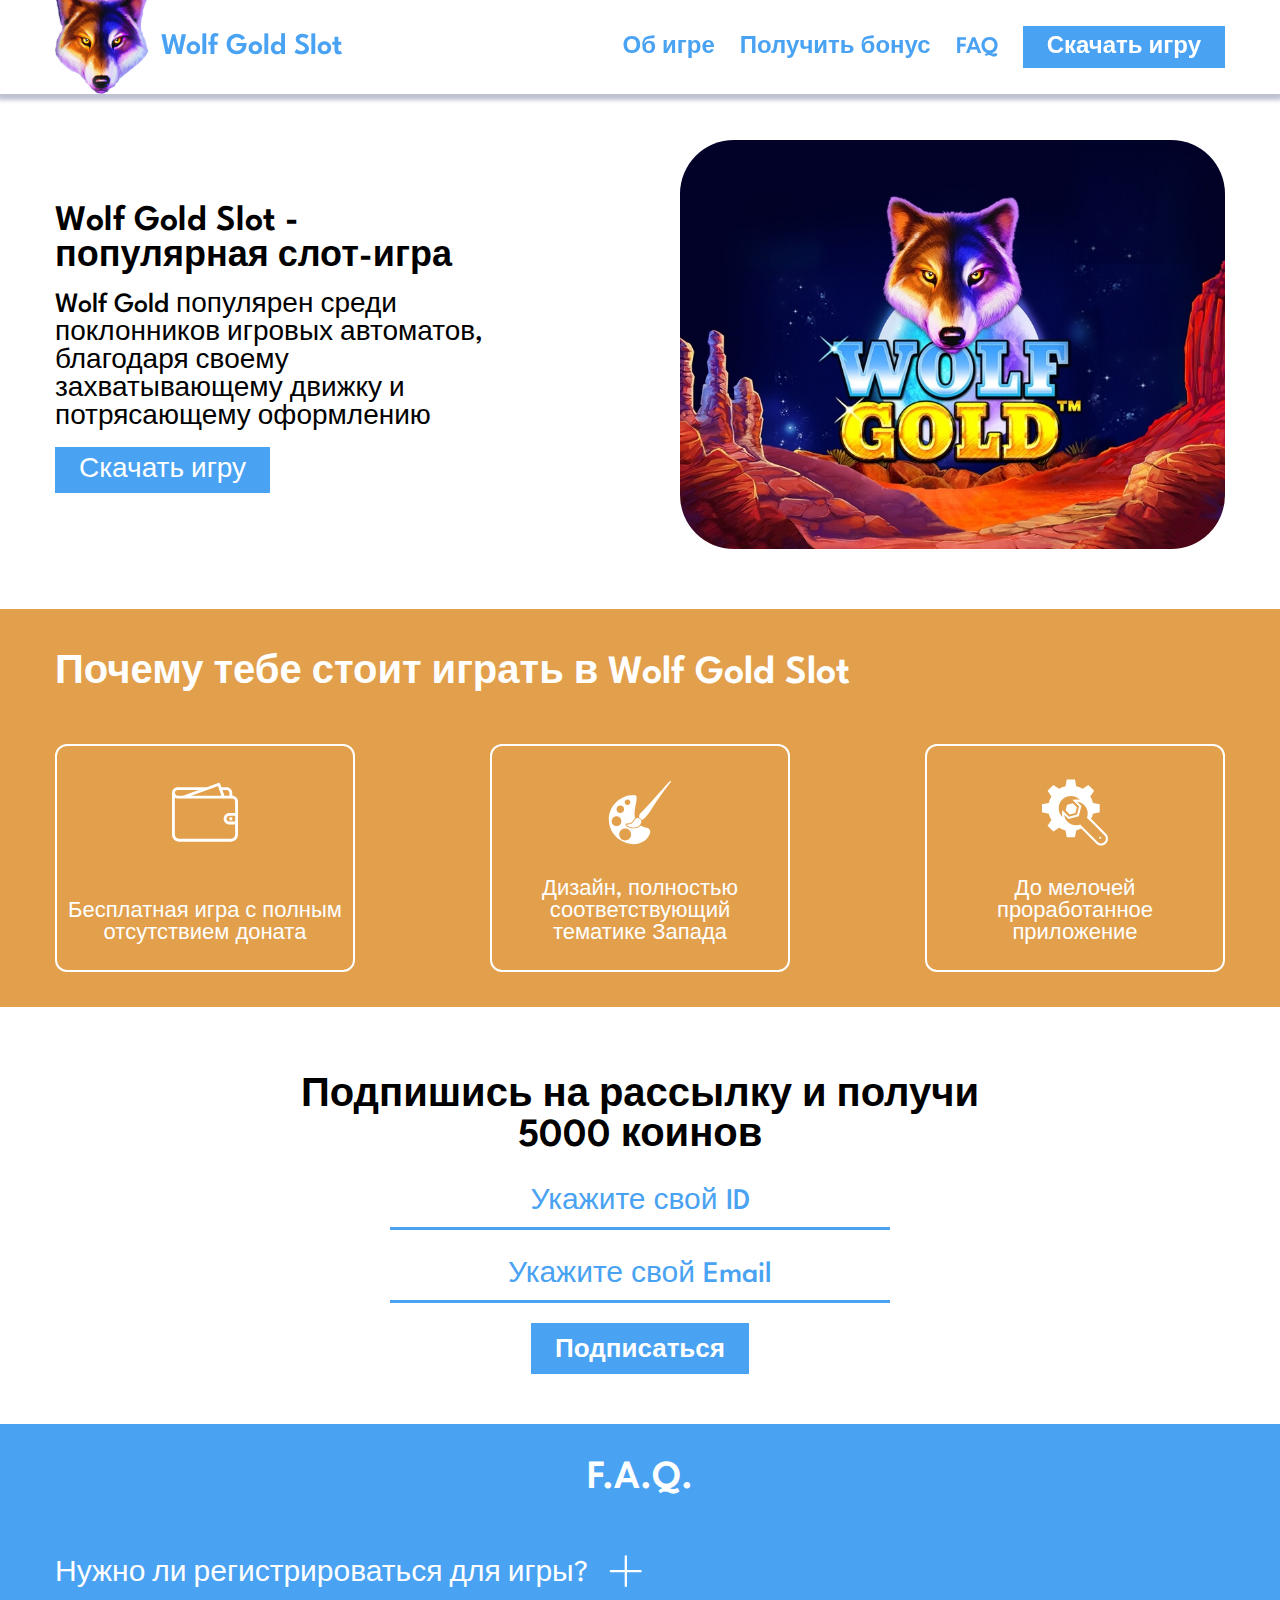
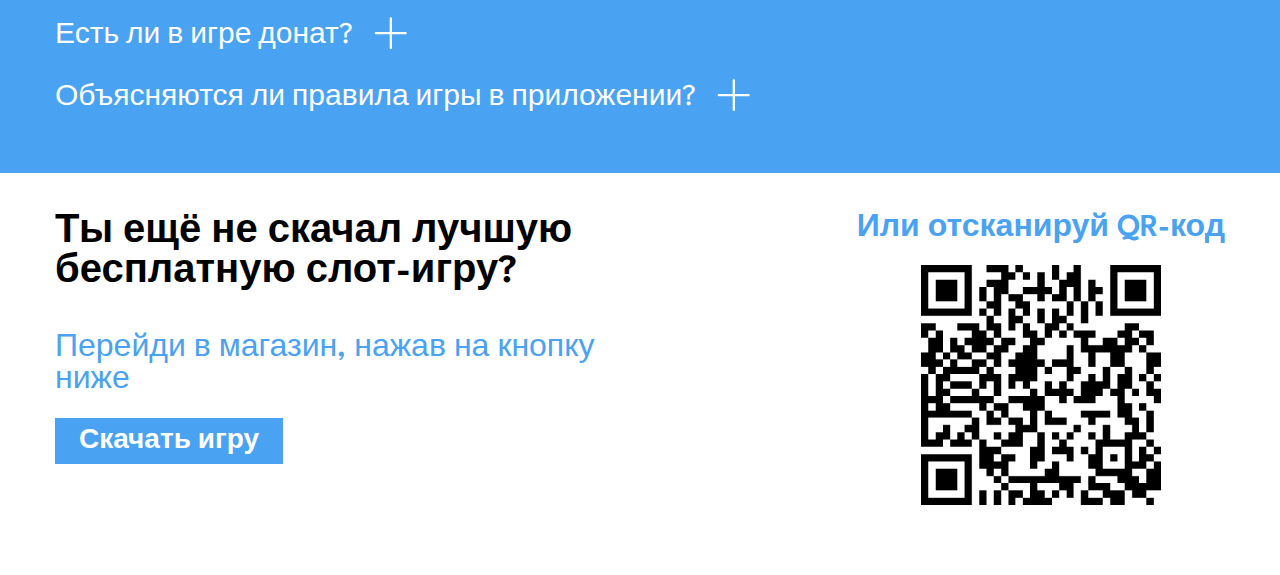
==== index.html @ 26940179 "Add files via upload" ====
<!doctype html>
<html lang="ry">
<head>
    <meta charset="UTF-8">
    <meta name="viewport"
          content="width=device-width, user-scalable=no, initial-scale=1.0, maximum-scale=1.0, minimum-scale=1.0">
    <meta http-equiv="X-UA-Compatible" content="ie=edge">
    <title>Wolf Gold Slot</title>
    <meta name="description" content="Wold Gold Slot - лучшая бесплатная слот игра">

    <link rel="preconnect" href="https://fonts.googleapis.com">
    <link rel="preconnect" href="https://fonts.gstatic.com" crossorigin>
    <link href="https://fonts.googleapis.com/css2?family=League+Spartan:wght@400;500;600&display=swap" rel="stylesheet">

    <link rel="stylesheet" href="styles/starter.css">
    <link rel="stylesheet" href="styles/style.css">

    <script src="scripts/script.js" defer></script>
</head>
<body>
<div class="wrapper">
    <header class="header">
        <div class="header__container">
            <a href="index.html" class="header__logo">
                <img src="img/logo.svg" alt="Логотип">
                <h5>Wolf Gold Slot</h5>
            </a>
            <nav class="header__nav nav">
                <ul class="nav__list">
                    <li class="nav__list-item"><a href="#" data-goto=".about">Об игре</a></li>
                    <li class="nav__list-item"><a href="#" data-goto=".bonus">Получить бонус</a></li>
                    <li class="nav__list-item"><a href="#" data-goto=".faq">FAQ</a></li>
                    <li class="nav__list-item"><a class="blue-btn" href="#" data-goto=".download">Скачать игру</a></li>
                </ul>
            </nav>
            <span class="burger"><span></span></span>
        </div>
    </header>
    <main class="main">
        <section class="about">
            <div class="about__container">
                <div class="about__text">
                    <h1 class="about__text-title">Wolf Gold Slot - популярная слот-игра</h1>
                    <p class="about__text-description">Wolf Gold популярен среди поклонников игровых автоматов,
                        благодаря своему захватывающему движку и потрясающему оформлению</p>
                    <a href="#" class="about__text-btn blue-btn" data-goto=".download">Скачать игру</a>
                </div>
                <img src="img/about/about.jpg" alt="Иллюстрация игры" class="about__img">
            </div>
        </section>
        <section class="advantages">
            <div class="advantages__container">
                <h2 class="advantages__title">Почему тебе стоит играть в Wolf Gold Slot</h2>
                <div class="advantages__cards">
                    <div class="advantages__cards-item advantages-card">
                        <img src="img/advantages/wallet.svg" alt="Отсутствие доната" class="advantages-card_img">
                        <h6 class="advantages-card_title">Бесплатная игра с полным отсутствием доната</h6>
                    </div>
                    <div class="advantages__cards-item advantages-card">
                        <img src="img/advantages/paint.svg" alt="Дизайн" class="advantages-card_img">
                        <h6 class="advantages-card_title">Дизайн, полностью соответствующий тематике Запада</h6>
                    </div>
                    <div class="advantages__cards-item advantages-card">
                        <img src="img/advantages/technology.svg" alt="Приложение" class="advantages-card_img">
                        <h6 class="advantages-card_title">До мелочей проработанное приложение</h6>
                    </div>
                </div>
            </div>
        </section>
        <section class="bonus">
            <div class="bonus__container">
                <h2 class="bonus__title">Подпишись на рассылку и получи 5000 коинов</h2>
                <form action="javascript:void(0);" class="bonus__form">
                    <input type="text" class="bonus__form-input" placeholder="Укажите свой ID" required>
                    <input type="email" class="bonus__form-input" placeholder="Укажите свой Email" required>
                    <button class="bonus__form-btn blue-btn">Подписаться</button>
                </form>
            </div>
        </section>
        <section class="faq">
            <div class="faq__container">
                <h2 class="faq__title">F.A.Q.</h2>
                <ul class="faq__program-accordion accordion">
                    <li class="faq__program-accordion_item accordion__item">
                        <h6 class="accordion__item-title accordion-open">Нужно ли регистрироваться для игры?
                            <svg width="50" height="50" viewBox="0 0 50 50" fill="none"
                                 xmlns="http://www.w3.org/2000/svg">
                                <g id="clarity:close-line" clip-path="url(#clip0_77_4379)">
                                    <path id="Vector"
                                          d="M26.9592 25L38.4731 13.4861C38.7006 13.2204 38.8195 12.8786 38.806 12.5291C38.7925 12.1795 38.6476 11.8479 38.4003 11.6006C38.1529 11.3532 37.8213 11.2083 37.4718 11.1948C37.1222 11.1813 36.7805 11.3002 36.5148 11.5278L25.0009 23.0416L13.487 11.5139C13.2255 11.2523 12.8707 11.1054 12.5009 11.1054C12.131 11.1054 11.7763 11.2523 11.5148 11.5139C11.2532 11.7754 11.1063 12.1301 11.1063 12.5C11.1063 12.8698 11.2532 13.2246 11.5148 13.4861L23.0426 25L11.5148 36.5139C11.3694 36.6384 11.2513 36.7916 11.1679 36.9639C11.0846 37.1362 11.0377 37.3239 11.0303 37.5152C11.0229 37.7065 11.0552 37.8972 11.125 38.0754C11.1948 38.2537 11.3007 38.4155 11.4361 38.5509C11.5714 38.6862 11.7333 38.7922 11.9115 38.862C12.0898 38.9318 12.2805 38.964 12.4718 38.9566C12.6631 38.9493 12.8508 38.9024 13.0231 38.819C13.1954 38.7357 13.3486 38.6176 13.4731 38.4722L25.0009 26.9583L36.5148 38.4722C36.7805 38.6997 37.1222 38.8186 37.4718 38.8051C37.8213 38.7916 38.1529 38.6467 38.4003 38.3994C38.6476 38.152 38.7925 37.8204 38.806 37.4709C38.8195 37.1213 38.7006 36.7796 38.4731 36.5139L26.9592 25Z"
                                          fill="white"/>
                                </g>
                                <defs>
                                    <clipPath id="clip0_77_4379">
                                        <rect width="50" height="50" fill="white"/>
                                    </clipPath>
                                </defs>
                            </svg>
                        </h6>
                        <div class="accordion__item-body drop-up-body">
                            <p>Нет, игра не требует никакой регистрации. Нужно лишь скачать игру и вы получите полный
                                доступ ко всему функционалу</p>
                        </div>
                    </li>
                    <li class="about__program-accordion_item accordion__item">
                        <h6 class="accordion__item-title accordion-open">Есть ли в игре донат?
                            <svg width="50" height="50" viewBox="0 0 50 50" fill="none"
                                 xmlns="http://www.w3.org/2000/svg">
                                <g id="clarity:close-line" clip-path="url(#clip0_77_4379)">
                                    <path id="Vector"
                                          d="M26.9592 25L38.4731 13.4861C38.7006 13.2204 38.8195 12.8786 38.806 12.5291C38.7925 12.1795 38.6476 11.8479 38.4003 11.6006C38.1529 11.3532 37.8213 11.2083 37.4718 11.1948C37.1222 11.1813 36.7805 11.3002 36.5148 11.5278L25.0009 23.0416L13.487 11.5139C13.2255 11.2523 12.8707 11.1054 12.5009 11.1054C12.131 11.1054 11.7763 11.2523 11.5148 11.5139C11.2532 11.7754 11.1063 12.1301 11.1063 12.5C11.1063 12.8698 11.2532 13.2246 11.5148 13.4861L23.0426 25L11.5148 36.5139C11.3694 36.6384 11.2513 36.7916 11.1679 36.9639C11.0846 37.1362 11.0377 37.3239 11.0303 37.5152C11.0229 37.7065 11.0552 37.8972 11.125 38.0754C11.1948 38.2537 11.3007 38.4155 11.4361 38.5509C11.5714 38.6862 11.7333 38.7922 11.9115 38.862C12.0898 38.9318 12.2805 38.964 12.4718 38.9566C12.6631 38.9493 12.8508 38.9024 13.0231 38.819C13.1954 38.7357 13.3486 38.6176 13.4731 38.4722L25.0009 26.9583L36.5148 38.4722C36.7805 38.6997 37.1222 38.8186 37.4718 38.8051C37.8213 38.7916 38.1529 38.6467 38.4003 38.3994C38.6476 38.152 38.7925 37.8204 38.806 37.4709C38.8195 37.1213 38.7006 36.7796 38.4731 36.5139L26.9592 25Z"
                                          fill="white"/>
                                </g>
                                <defs>
                                    <clipPath id="clip0_77_4379">
                                        <rect width="50" height="50" fill="white"/>
                                    </clipPath>
                                </defs>
                            </svg>
                        </h6>
                        <div class="accordion__item-body drop-up-body">
                            <p>Нет, игра абсолютно бесплатная и не предполагает доната. Чтобы получить коины, вы можете
                                посмотреть рекламное видео.</p>
                        </div>
                    </li>
                    <li class="about__program-accordion_item accordion__item">
                        <h6 class="accordion__item-title accordion-open">Объясняются ли правила игры в приложении?
                            <svg width="50" height="50" viewBox="0 0 50 50" fill="none"
                                 xmlns="http://www.w3.org/2000/svg">
                                <g id="clarity:close-line" clip-path="url(#clip0_77_4379)">
                                    <path id="Vector"
                                          d="M26.9592 25L38.4731 13.4861C38.7006 13.2204 38.8195 12.8786 38.806 12.5291C38.7925 12.1795 38.6476 11.8479 38.4003 11.6006C38.1529 11.3532 37.8213 11.2083 37.4718 11.1948C37.1222 11.1813 36.7805 11.3002 36.5148 11.5278L25.0009 23.0416L13.487 11.5139C13.2255 11.2523 12.8707 11.1054 12.5009 11.1054C12.131 11.1054 11.7763 11.2523 11.5148 11.5139C11.2532 11.7754 11.1063 12.1301 11.1063 12.5C11.1063 12.8698 11.2532 13.2246 11.5148 13.4861L23.0426 25L11.5148 36.5139C11.3694 36.6384 11.2513 36.7916 11.1679 36.9639C11.0846 37.1362 11.0377 37.3239 11.0303 37.5152C11.0229 37.7065 11.0552 37.8972 11.125 38.0754C11.1948 38.2537 11.3007 38.4155 11.4361 38.5509C11.5714 38.6862 11.7333 38.7922 11.9115 38.862C12.0898 38.9318 12.2805 38.964 12.4718 38.9566C12.6631 38.9493 12.8508 38.9024 13.0231 38.819C13.1954 38.7357 13.3486 38.6176 13.4731 38.4722L25.0009 26.9583L36.5148 38.4722C36.7805 38.6997 37.1222 38.8186 37.4718 38.8051C37.8213 38.7916 38.1529 38.6467 38.4003 38.3994C38.6476 38.152 38.7925 37.8204 38.806 37.4709C38.8195 37.1213 38.7006 36.7796 38.4731 36.5139L26.9592 25Z"
                                          fill="white"/>
                                </g>
                                <defs>
                                    <clipPath id="clip0_77_4379">
                                        <rect width="50" height="50" fill="white"/>
                                    </clipPath>
                                </defs>
                            </svg>
                        </h6>
                        <div class="accordion__item-body drop-up-body">
                            <p>Да, в приложении есть специальный раздел, в котором доступно объясняются правила игры,
                                понятным для новичков языком</p>
                        </div>
                    </li>
                </ul>
            </div>
        </section>
        <section class="download">
            <div class="download__container">
                <div class="download__left">
                    <h2 class="download__left-title">Ты ещё не скачал лучшую бесплатную слот-игру?</h2>
                    <h3 class="download__left-subtitle">Перейди в магазин, нажав на кнопку ниже</h3>
                    <a target="_blank" href="https://play.google.com/store/apps/details?id=gold.wolf.slot"
                       class="download__left-btn blue-btn">Скачать игру</a>
                </div>
                <div class="download__right">
                    <h4 class="download__right-title">Или отсканируй QR-код</h4>
                    <img src="img/download/qr-code.png" alt="QR-код" class="download__right-img">
                </div>
            </div>
        </section>
    </main>

    <div class="popup popup-success">
        <div class="popup__container">
            <div class="popup__content">
                <h3 class="popup__title">Спасибо за подписку!</h3>
                <p class="popup__text">Коины зачислятся на аккаунт, ID которого было указано, в течении 3 дней</p>
                <button class="popup__btn blue-btn popup-close">OK</button>
            </div>
        </div>
        <div class="popup-background popup-close"></div>
    </div>
</div>
</body>
</html>
---- styles/starter.css ----
* {
  padding: 0;
  margin: 0;
  border: 0;
  -webkit-tap-highlight-color: rgba(0, 0, 0, 0);
  -webkit-tap-highlight-color: transparent;
}

*,
*:before,
*:after {
  -webkit-box-sizing: border-box;
  box-sizing: border-box;
}

:focus,
:active {
  outline: none;
}

a:focus,
a:active {
  outline: none;
}

nav,
footer,
header,
aside {
  display: block;
}

html,
body {
  height: 100%;
  width: 100%;
  font-size: 100%;
  line-height: 1;
  font-size: 14px;
  -ms-text-size-adjust: 100%;
  -moz-text-size-adjust: 100%;
  -webkit-text-size-adjust: 100%;
}

input,
button,
textarea {
  font-family: inherit;
}

input::-ms-clear {
  display: none;
}

button {
  cursor: pointer;
}

button::-moz-focus-inner {
  padding: 0;
  border: 0;
}

a,
a:visited {
  text-decoration: none;
}

a:hover {
  text-decoration: none;
}

ul li {
  list-style: none;
}

img {
  vertical-align: top;
}

h1,
h2,
h3,
h4,
h5,
h6 {
  font-size: inherit;
  font-weight: inherit;
}

[class*=__container] {
  max-width: 1200px;
  margin: 0 auto;
  padding: 0 15px;
}

/*PC*/
/*TABLET*/
/*MOBILE*/
/*MOBILE SMALL*/
body {
  font-family: "League Spartan", sans-serif;
  font-size: 16px;
  color: #000;
}
body.lock {
  overflow: hidden;
}

.wrapper {
  display: flex;
  overflow-x: hidden;
  flex-direction: column;
  min-height: 100%;
}

.main {
  flex: 1 1 auto;
}

/*# sourceMappingURL=starter.css.map */
---- styles/style.css ----
.blue-btn {
  padding: 10px 24px;
  background-color: #49A2F2;
  cursor: pointer;
  color: #fff !important;
  transition: background-color 0.3s ease-in-out !important;
}
.blue-btn:hover {
  background-color: #E2A04C;
  color: #fff !important;
}

.accordion__item:not(:last-child) {
  margin-bottom: 12px;
}
.accordion__item-title {
  display: flex;
  align-items: center;
  gap: 10px;
  font-size: 30px;
  font-weight: 400;
  color: #fff;
  cursor: pointer;
  transition: color 0.3s ease-in-out;
}
.accordion__item-title svg {
  transform: rotateZ(45deg);
  padding-bottom: 8px;
  transition: transform 0.3s ease-in-out;
}
.accordion__item-title svg path {
  transition: fill 0.3s ease-in-out;
}
.accordion__item-title:hover {
  color: #E2A04C;
}
.accordion__item-title:hover svg path {
  fill: #E2A04C;
}
.accordion__item-title.active svg {
  transform: rotateZ(90deg);
}
.accordion__item-body {
  padding-left: 30px;
}
.accordion__item-body p {
  font-size: 24px;
  font-weight: 500;
  color: #fff;
}

.drop-up-body {
  display: flex;
  flex-direction: column;
  transition: max-height 1s;
  transition: max-height 0.4s cubic-bezier(0, 1, 0, 1);
  max-height: 0;
  overflow: hidden;
}

.accordion-open.active + .drop-up-body {
  transition: max-height 0.5s;
  max-height: 3000px;
}

.header {
  position: fixed;
  top: 0;
  left: 0;
  right: 0;
  background-color: #fff;
  box-shadow: 0 4px 4px 2px rgba(2, 7, 73, 0.25);
}
.header .burger {
  display: none;
}
.header__container {
  display: flex;
  justify-content: space-between;
  align-items: center;
}
.header__logo {
  display: flex;
  align-items: center;
  gap: 12px;
}
.header__logo h5 {
  font-size: 30px;
  font-weight: 600;
  color: #49A2F2;
  transition: color 0.3s ease-in-out;
}
.header__logo:hover h5 {
  color: #E2A04C;
}
.header .nav__list {
  display: flex;
  gap: 25px;
  align-items: center;
}
.header .nav__list-item {
  font-size: 24px;
  font-weight: 600;
}
.header .nav__list-item a {
  color: #49A2F2;
  transition: color 0.3s ease-in-out;
}
.header .nav__list-item:hover a {
  color: #E2A04C;
}

.about {
  padding: 140px 0 60px;
}
.about__container {
  display: flex;
  gap: 25px;
  align-items: center;
  justify-content: space-between;
}
.about__text {
  max-width: 465px;
}
.about__text-title {
  font-weight: 600;
  font-size: 36px;
  margin-bottom: 15px;
}
.about__text-description {
  font-size: 28px;
  font-weight: 500;
  margin-bottom: 25px;
}
.about__text-btn {
  font-size: 28px;
}
.about__img {
  max-width: 545px;
  border-radius: 54px;
}

.advantages {
  padding: 45px 0 35px;
  background-color: #E2A04C;
}
.advantages__title {
  color: #fff;
  font-size: 40px;
  font-weight: 600;
  margin-bottom: 50px;
}
.advantages__cards {
  display: flex;
  justify-content: space-between;
  flex-wrap: wrap;
  gap: 20px;
}
.advantages-card {
  display: flex;
  flex-direction: column;
  max-width: 300px;
  text-align: center;
  color: #fff;
  border-radius: 12px;
  border: 2px solid #FFF;
  height: auto;
}
.advantages-card_img {
  height: 133px;
}
.advantages-card_title {
  padding: 0 10px 25px;
  font-size: 22px;
  font-weight: 500;
  margin-top: auto;
}

.bonus {
  padding: 70px 0 50px;
}
.bonus__title {
  text-align: center;
  max-width: 780px;
  font-size: 40px;
  font-weight: 600;
  margin: 0 auto 20px;
}
.bonus__form {
  display: flex;
  flex-direction: column;
  align-items: center;
  max-width: 500px;
  margin: 0 auto;
}
.bonus__form-input {
  text-align: center;
  padding: 11px 20px;
  width: 100%;
  font-size: 30px;
  font-weight: 500;
  color: #49A2F2;
  border-bottom: 3px solid #49A2F2;
  transition: border-color 0.3s ease-in-out, color 0.3s ease-in-out;
}
.bonus__form-input:not(:last-child) {
  margin-bottom: 20px;
}
.bonus__form-input::placeholder {
  color: #49A2F2;
  transition: color 0.3s ease-in-out;
}
.bonus__form-input:hover {
  border-color: #3374a8;
}
.bonus__form-input:hover::placeholder {
  color: #3374a8;
}
.bonus__form-input:focus {
  color: #E2A04C;
  border-color: #E2A04C;
}
.bonus__form-input:focus::placeholder {
  color: #E2A04C;
}
.bonus__form-btn {
  font-size: 26px;
  font-weight: 600;
}

.faq {
  padding: 35px 0 50px;
  background-color: #49A2F2;
}
.faq__title {
  font-size: 40px;
  font-weight: 600;
  text-align: center;
  color: #fff;
  margin-bottom: 50px;
}

.download {
  padding: 40px 0 70px;
}
.download__container {
  display: flex;
  justify-content: space-between;
  gap: 30px;
}
.download__left {
  max-width: 600px;
}
.download__left-title {
  font-size: 40px;
  font-weight: 600;
  margin-bottom: 40px;
}
.download__left-subtitle {
  font-size: 32px;
  color: #49A2F2;
  font-weight: 500;
  margin-bottom: 30px;
}
.download__left-btn {
  font-size: 28px;
  font-weight: 600;
}
.download__right {
  display: flex;
  flex-direction: column;
  align-items: center;
}
.download__right-title {
  font-size: 32px;
  font-weight: 600;
  color: #49A2F2;
  margin-bottom: 20px;
}
.download__right-img {
  max-width: 240px;
}

.popup {
  position: fixed;
  top: 0;
  bottom: 0;
  right: 0;
  left: 0;
  height: 100vh;
  width: 100vw;
  z-index: 100;
  pointer-events: none;
  opacity: 0;
  transition: opacity 0.2s ease-in-out;
}
.popup.active {
  opacity: 1;
  pointer-events: all;
}
.popup-background {
  width: 100vw;
  height: 100vh;
  background-color: rgba(93, 93, 93, 0.55);
  position: absolute;
  top: 0;
  bottom: 0;
  right: 0;
  left: 0;
}
.popup__container {
  display: flex;
  align-items: center;
  justify-content: center;
  height: 100%;
}
.popup__content {
  padding: 30px;
  background-color: #fff;
  position: relative;
  z-index: 2;
  display: flex;
  flex-direction: column;
  align-items: center;
  text-align: center;
}
.popup__title {
  font-size: 26px;
  font-weight: 600;
  margin-bottom: 10px;
}
.popup__text {
  font-size: 22px;
  max-width: 450px;
  margin-bottom: 15px;
}
.popup__btn {
  font-size: 22px;
  font-weight: 600;
}

@media (max-width: 1044.98px) {
  .about__container {
    flex-direction: column;
  }
  .about__text {
    max-width: 100%;
  }
  .advantages__cards {
    justify-content: center;
  }
}
@media (max-width: 924.98px) {
  .header__logo img {
    max-height: 66px;
  }
  .header__logo h5 {
    font-size: 22px;
  }
  .header span.burger {
    display: block;
    position: relative;
    width: 20px;
    height: 14px;
    margin-right: 4px;
    z-index: 50;
  }
  .header span.burger span, .header span.burger::after, .header span.burger::before {
    content: "";
    position: absolute;
    left: 0;
    height: 2px;
    width: 20px;
    background-color: #49A2F2;
    transition: background-color 0.3s ease-in-out;
  }
  .header span.burger span {
    top: 6px;
  }
  .header span.burger::after {
    bottom: 0;
  }
  .header span.burger.active span {
    opacity: 0;
    background-color: #fff;
  }
  .header span.burger.active::before {
    transform: translateY(6px) rotateZ(-45deg);
    background-color: #fff;
  }
  .header span.burger.active::after {
    transform: translateY(-6px) rotateZ(45deg);
    background-color: #fff;
  }
  .header__nav {
    position: fixed;
    height: 100vh;
    left: 0;
    right: 0;
    top: 0;
    background-color: rgba(93, 93, 93, 0.55);
    padding: 50px 20px;
    z-index: 50;
    opacity: 0;
    pointer-events: none;
    transition: opacity 0.2s ease-in-out;
  }
  .header__nav.active {
    opacity: 1;
    pointer-events: all;
  }
  .header__nav .nav__list {
    flex-direction: column;
    padding: 50px 20px;
    position: fixed;
    top: 0;
    left: 0;
    background-color: #fff;
    height: 100vh;
  }
}
@media (max-width: 809.98px) {
  .download__container {
    flex-direction: column;
  }
  .download__right {
    flex-direction: row;
    gap: 20px;
    flex-wrap: wrap;
    justify-content: center;
  }
  .download__right-title {
    max-width: 270px;
    text-align: center;
  }
  .accordion-open {
    font-size: 24px;
  }
  .drop-up-body p {
    font-size: 20px;
  }
}
@media (max-width: 559.98px) {
  h1, h2 {
    font-size: 32px !important;
  }
  .about__text-description {
    font-size: 24px;
  }
  input {
    font-size: 26px !important;
  }
}

/*# sourceMappingURL=style.css.map */
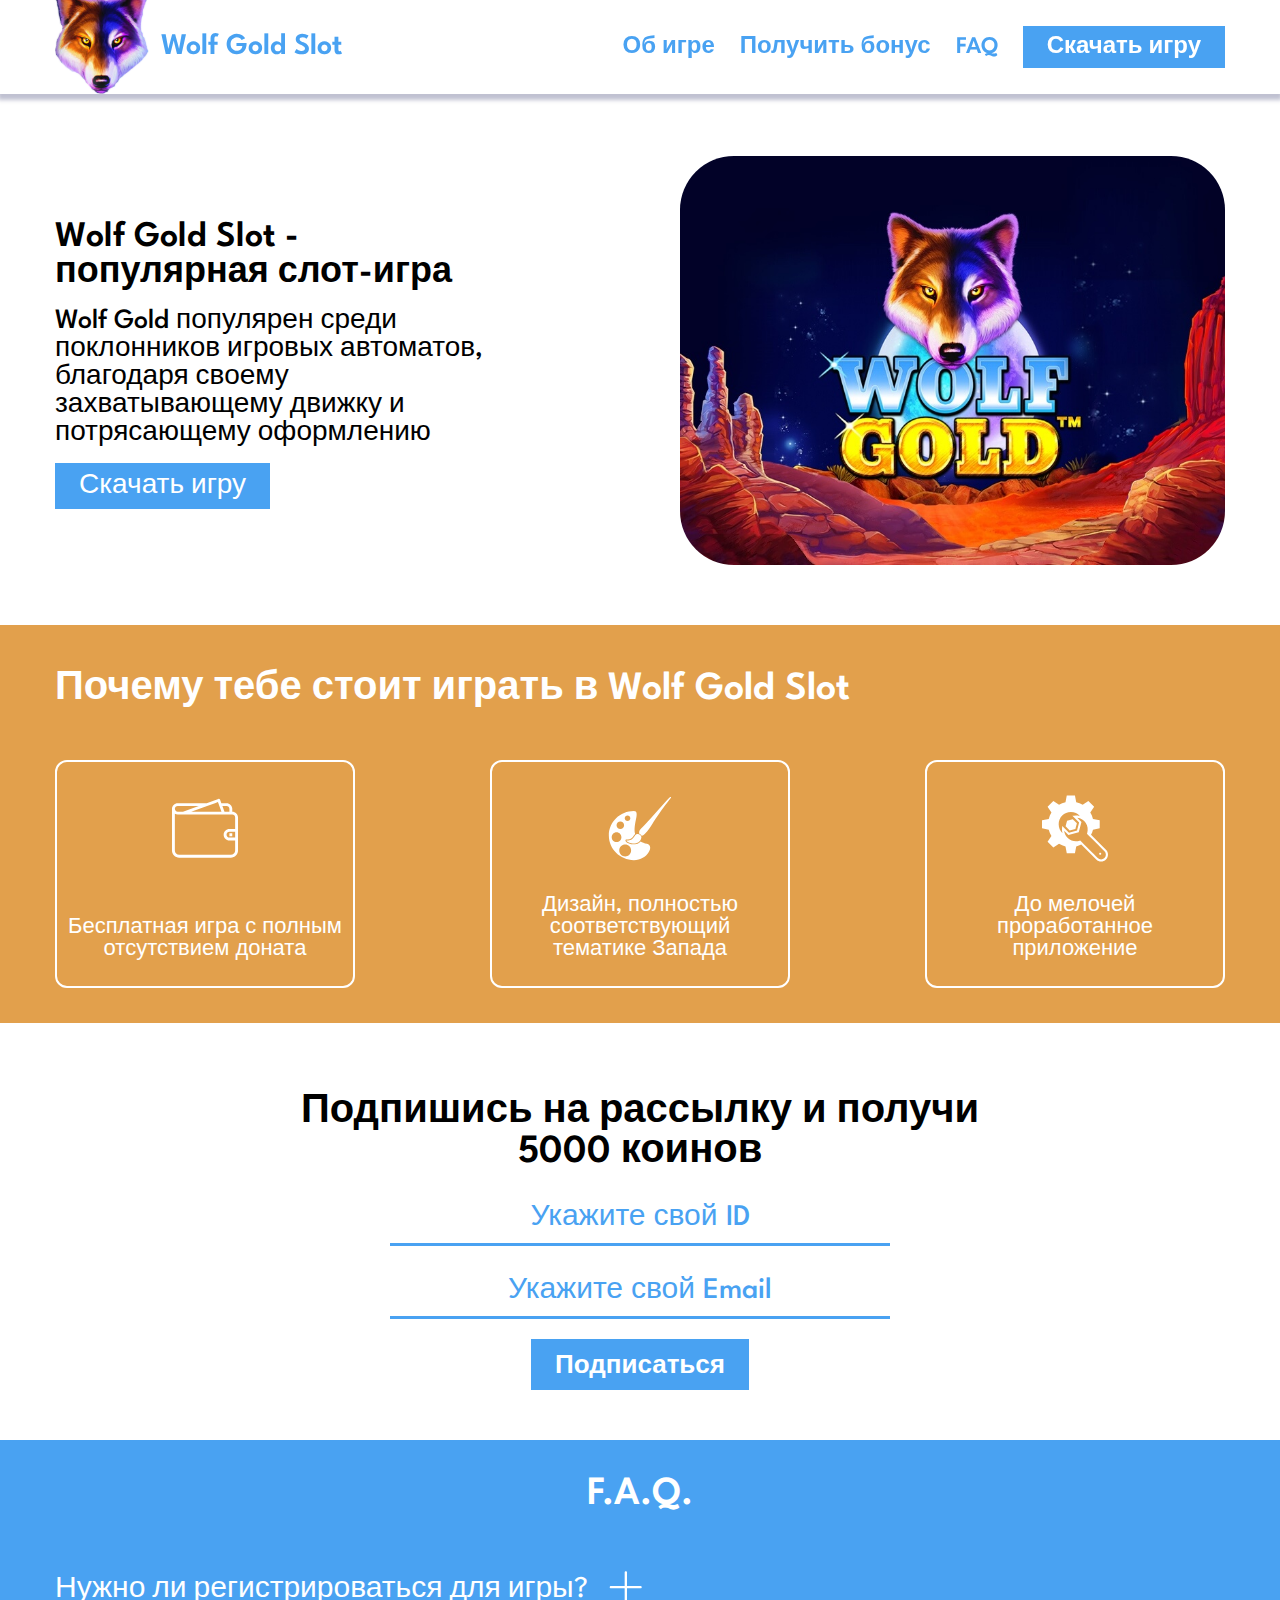
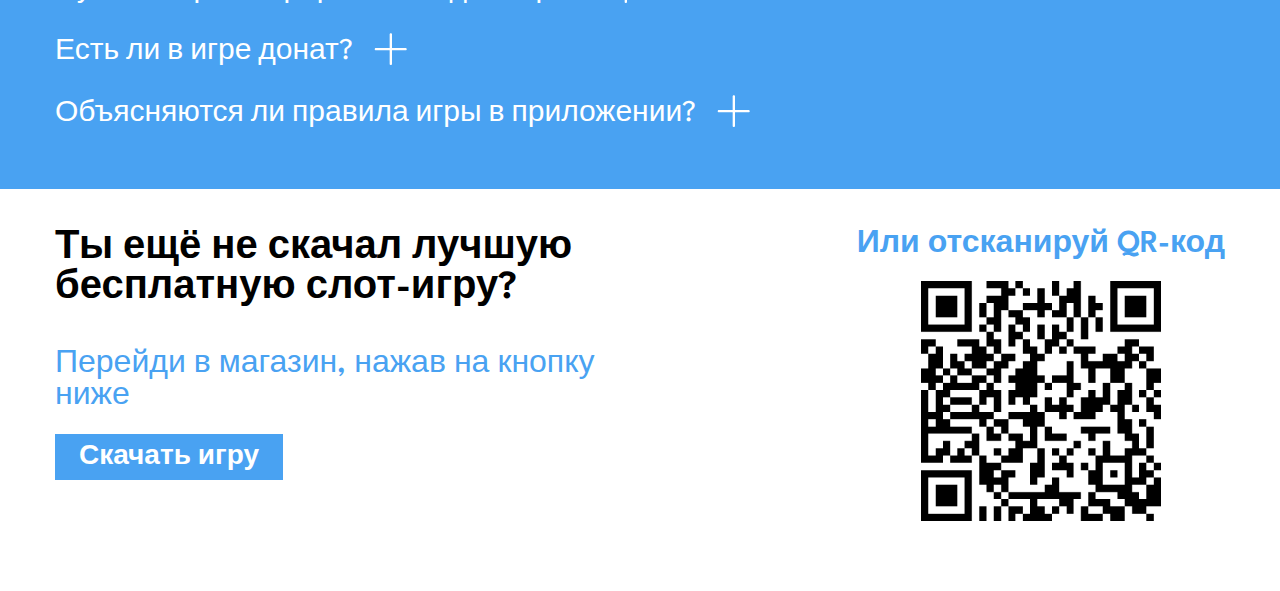
==== commit 4e079eba: "Update index.html" ====
--- a/index.html
+++ b/index.html
@@ -7,6 +7,7 @@
     <meta http-equiv="X-UA-Compatible" content="ie=edge">
     <title>Wolf Gold Slot</title>
     <meta name="description" content="Wold Gold Slot - лучшая бесплатная слот игра">
+    <meta name="robots" content="noindex, nofollow"/> или <meta name="robots" content="none"/>
 
     <link rel="preconnect" href="https://fonts.googleapis.com">
     <link rel="preconnect" href="https://fonts.gstatic.com" crossorigin>
@@ -175,4 +176,4 @@
     </div>
 </div>
 </body>
-</html>+</html>
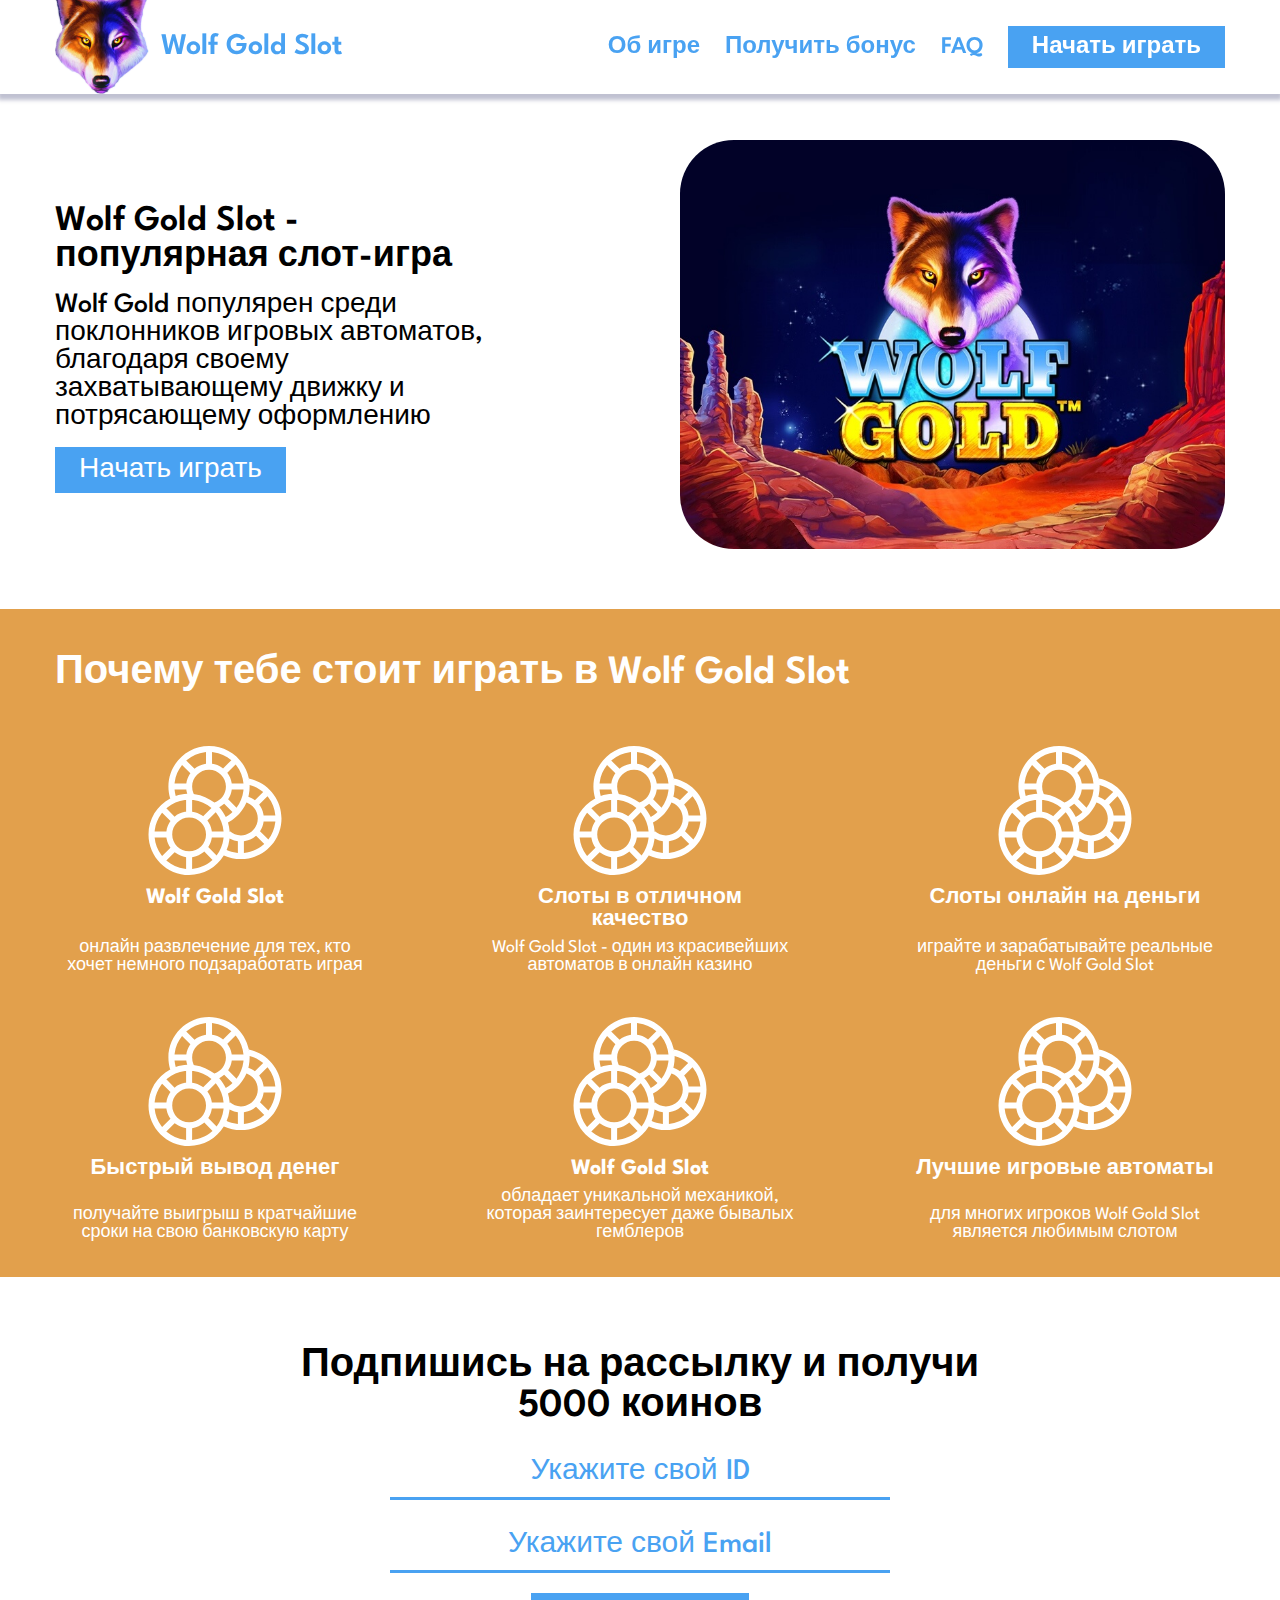
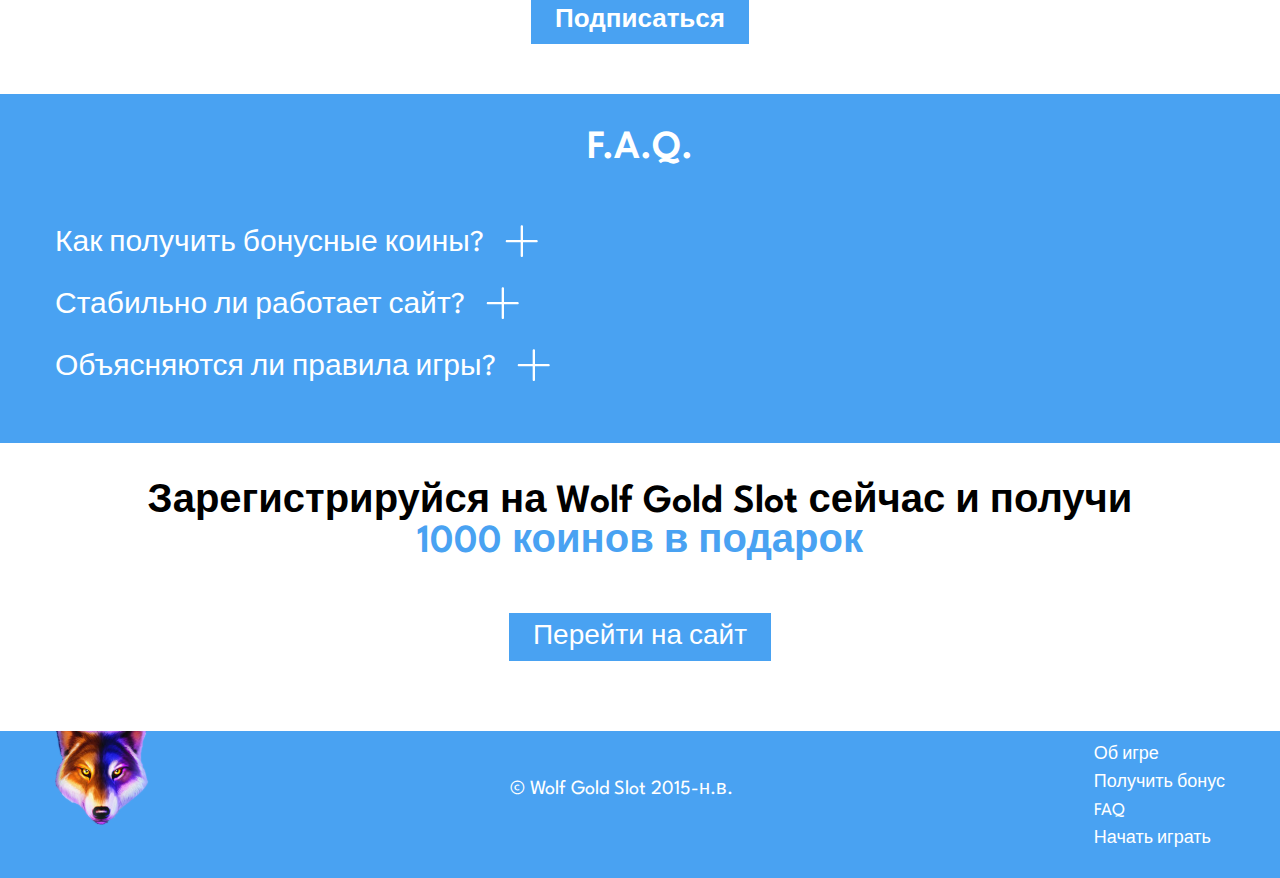
==== commit a22dc9a6: "Add files via upload" ====
--- a/index.html
+++ b/index.html
@@ -7,7 +7,6 @@
     <meta http-equiv="X-UA-Compatible" content="ie=edge">
     <title>Wolf Gold Slot</title>
     <meta name="description" content="Wold Gold Slot - лучшая бесплатная слот игра">
-    <meta name="robots" content="noindex, nofollow"/> или <meta name="robots" content="none"/>
 
     <link rel="preconnect" href="https://fonts.googleapis.com">
     <link rel="preconnect" href="https://fonts.gstatic.com" crossorigin>
@@ -31,7 +30,7 @@
                     <li class="nav__list-item"><a href="#" data-goto=".about">Об игре</a></li>
                     <li class="nav__list-item"><a href="#" data-goto=".bonus">Получить бонус</a></li>
                     <li class="nav__list-item"><a href="#" data-goto=".faq">FAQ</a></li>
-                    <li class="nav__list-item"><a class="blue-btn" href="#" data-goto=".download">Скачать игру</a></li>
+                    <li class="nav__list-item"><a class="blue-btn" href="#" data-goto=".download">Начать играть</a></li>
                 </ul>
             </nav>
             <span class="burger"><span></span></span>
@@ -44,7 +43,7 @@
                     <h1 class="about__text-title">Wolf Gold Slot - популярная слот-игра</h1>
                     <p class="about__text-description">Wolf Gold популярен среди поклонников игровых автоматов,
                         благодаря своему захватывающему движку и потрясающему оформлению</p>
-                    <a href="#" class="about__text-btn blue-btn" data-goto=".download">Скачать игру</a>
+                    <a href="#" class="about__text-btn blue-btn" data-goto=".download">Начать играть</a>
                 </div>
                 <img src="img/about/about.jpg" alt="Иллюстрация игры" class="about__img">
             </div>
@@ -54,16 +53,40 @@
                 <h2 class="advantages__title">Почему тебе стоит играть в Wolf Gold Slot</h2>
                 <div class="advantages__cards">
                     <div class="advantages__cards-item advantages-card">
-                        <img src="img/advantages/wallet.svg" alt="Отсутствие доната" class="advantages-card_img">
-                        <h6 class="advantages-card_title">Бесплатная игра с полным отсутствием доната</h6>
-                    </div>
-                    <div class="advantages__cards-item advantages-card">
-                        <img src="img/advantages/paint.svg" alt="Дизайн" class="advantages-card_img">
-                        <h6 class="advantages-card_title">Дизайн, полностью соответствующий тематике Запада</h6>
-                    </div>
-                    <div class="advantages__cards-item advantages-card">
-                        <img src="img/advantages/technology.svg" alt="Приложение" class="advantages-card_img">
-                        <h6 class="advantages-card_title">До мелочей проработанное приложение</h6>
+                        <img src="img/advantages/casino-chips.svg" alt="Преимущество" class="advantages-card_img">
+                        <h6 class="advantages-card_title">Wolf Gold Slot</h6>
+                        <p class="advantages-card_description">онлайн развлечение для тех, кто хочет немного
+                            подзаработать играя</p>
+                    </div>
+                    <div class="advantages__cards-item advantages-card">
+                        <img src="img/advantages/casino-chips.svg" alt="Преимущество" class="advantages-card_img">
+                        <h6 class="advantages-card_title">Слоты в отличном качество</h6>
+                        <p class="advantages-card_description">Wolf Gold Slot - один из красивейших автоматов в онлайн
+                            казино</p>
+                    </div>
+                    <div class="advantages__cards-item advantages-card">
+                        <img src="img/advantages/casino-chips.svg" alt="Преимущество" class="advantages-card_img">
+                        <h6 class="advantages-card_title">Слоты онлайн на деньги</h6>
+                        <p class="advantages-card_description">играйте и зарабатывайте реальные деньги с Wolf Gold
+                            Slot</p>
+                    </div>
+                    <div class="advantages__cards-item advantages-card">
+                        <img src="img/advantages/casino-chips.svg" alt="Преимущество" class="advantages-card_img">
+                        <h6 class="advantages-card_title">Быстрый вывод денег</h6>
+                        <p class="advantages-card_description">получайте выигрыш в кратчайшие сроки на свою банковскую
+                            карту</p>
+                    </div>
+                    <div class="advantages__cards-item advantages-card">
+                        <img src="img/advantages/casino-chips.svg" alt="Преимущество" class="advantages-card_img">
+                        <h6 class="advantages-card_title">Wolf Gold Slot</h6>
+                        <p class="advantages-card_description">обладает уникальной механикой, которая заинтересует даже
+                            бывалых гемблеров</p>
+                    </div>
+                    <div class="advantages__cards-item advantages-card">
+                        <img src="img/advantages/casino-chips.svg" alt="Преимущество" class="advantages-card_img">
+                        <h6 class="advantages-card_title">Лучшие игровые автоматы</h6>
+                        <p class="advantages-card_description">для многих игроков Wolf Gold Slot является любимым
+                            слотом</p>
                     </div>
                 </div>
             </div>
@@ -82,8 +105,8 @@
             <div class="faq__container">
                 <h2 class="faq__title">F.A.Q.</h2>
                 <ul class="faq__program-accordion accordion">
-                    <li class="faq__program-accordion_item accordion__item">
-                        <h6 class="accordion__item-title accordion-open">Нужно ли регистрироваться для игры?
+                    <li class="about__program-accordion_item accordion__item">
+                        <h6 class="accordion__item-title accordion-open">Как получить бонусные коины?
                             <svg width="50" height="50" viewBox="0 0 50 50" fill="none"
                                  xmlns="http://www.w3.org/2000/svg">
                                 <g id="clarity:close-line" clip-path="url(#clip0_77_4379)">
@@ -99,12 +122,11 @@
                             </svg>
                         </h6>
                         <div class="accordion__item-body drop-up-body">
-                            <p>Нет, игра не требует никакой регистрации. Нужно лишь скачать игру и вы получите полный
-                                доступ ко всему функционалу</p>
+                            <p>Чтобы получить бонус, вы можете зарегистрироваться на сайте Wolf Gold Slot, а также подписаться на рассылку</p>
                         </div>
                     </li>
-                    <li class="about__program-accordion_item accordion__item">
-                        <h6 class="accordion__item-title accordion-open">Есть ли в игре донат?
+                    <li class="faq__program-accordion_item accordion__item">
+                        <h6 class="accordion__item-title accordion-open">Стабильно ли работает сайт?
                             <svg width="50" height="50" viewBox="0 0 50 50" fill="none"
                                  xmlns="http://www.w3.org/2000/svg">
                                 <g id="clarity:close-line" clip-path="url(#clip0_77_4379)">
@@ -120,12 +142,11 @@
                             </svg>
                         </h6>
                         <div class="accordion__item-body drop-up-body">
-                            <p>Нет, игра абсолютно бесплатная и не предполагает доната. Чтобы получить коины, вы можете
-                                посмотреть рекламное видео.</p>
+                            <p>Да, наши эксперты регулярно проверяют сайт на наличие ошибок и моментально устраняют их, чтобы вы наслаждались игрой!</p>
                         </div>
                     </li>
                     <li class="about__program-accordion_item accordion__item">
-                        <h6 class="accordion__item-title accordion-open">Объясняются ли правила игры в приложении?
+                        <h6 class="accordion__item-title accordion-open">Объясняются ли правила игры?
                             <svg width="50" height="50" viewBox="0 0 50 50" fill="none"
                                  xmlns="http://www.w3.org/2000/svg">
                                 <g id="clarity:close-line" clip-path="url(#clip0_77_4379)">
@@ -141,7 +162,7 @@
                             </svg>
                         </h6>
                         <div class="accordion__item-body drop-up-body">
-                            <p>Да, в приложении есть специальный раздел, в котором доступно объясняются правила игры,
+                            <p>Да, на сайте есть специальный раздел, в котором доступно объясняются правила игры,
                                 понятным для новичков языком</p>
                         </div>
                     </li>
@@ -150,20 +171,27 @@
         </section>
         <section class="download">
             <div class="download__container">
-                <div class="download__left">
-                    <h2 class="download__left-title">Ты ещё не скачал лучшую бесплатную слот-игру?</h2>
-                    <h3 class="download__left-subtitle">Перейди в магазин, нажав на кнопку ниже</h3>
-                    <a target="_blank" href="https://play.google.com/store/apps/details?id=gold.wolf.slot"
-                       class="download__left-btn blue-btn">Скачать игру</a>
-                </div>
-                <div class="download__right">
-                    <h4 class="download__right-title">Или отсканируй QR-код</h4>
-                    <img src="img/download/qr-code.png" alt="QR-код" class="download__right-img">
-                </div>
+                <h2 class="download__title">Зарегистрируйся на Wolf Gold Slot сейчас и получи <span>1000 коинов в подарок</span></h2>
+                <a href="" class="download__btn blue-btn">Перейти на сайт</a>
             </div>
         </section>
     </main>
-
+    <footer class="footer">
+        <div class="footer__container">
+            <a href="index.html" class="footer__logo">
+                <img src="img/logo.svg" alt="Логотип">
+            </a>
+            <p class="footer__copyright">&#169; Wolf Gold Slot 2015-н.в.</p>
+            <nav class="footer__nav" aria-label="Навигация по сайту">
+                <ul class="footer__nav-list">
+                    <li class="footer__nav-list_item"><a href="">Об игре</a></li>
+                    <li class="footer__nav-list_item"><a href="">Получить бонус</a></li>
+                    <li class="footer__nav-list_item"><a href="">FAQ</a></li>
+                    <li class="footer__nav-list_item"><a href="">Начать играть</a></li>
+                </ul>
+            </nav>
+        </div>
+    </footer>
     <div class="popup popup-success">
         <div class="popup__container">
             <div class="popup__content">
@@ -176,4 +204,4 @@
     </div>
 </div>
 </body>
-</html>
+</html>--- a/styles/style.css
+++ b/styles/style.css
@@ -154,26 +154,30 @@
   display: flex;
   justify-content: space-between;
   flex-wrap: wrap;
-  gap: 20px;
+  gap: 40px;
 }
 .advantages-card {
   display: flex;
   flex-direction: column;
-  max-width: 300px;
+  max-width: 320px;
   text-align: center;
   color: #fff;
   border-radius: 12px;
-  border: 2px solid #FFF;
   height: auto;
 }
 .advantages-card_img {
   height: 133px;
+  margin-bottom: 10px;
 }
 .advantages-card_title {
-  padding: 0 10px 25px;
+  padding: 0 10px;
   font-size: 22px;
-  font-weight: 500;
-  margin-top: auto;
+  font-weight: 700;
+  margin-bottom: auto;
+}
+.advantages-card_description {
+  margin-top: 8px;
+  font-size: 18px;
 }
 
 .bonus {
@@ -243,42 +247,57 @@
 .download {
   padding: 40px 0 70px;
 }
-.download__container {
+.download__title {
+  font-size: 40px;
+  font-weight: 600;
+  text-align: center;
+  max-width: 1000px;
+  margin: 0 auto 50px;
+}
+.download__title span {
+  color: #49A2F2;
+}
+.download__btn {
+  font-size: 28px;
+  margin: 0 auto;
+  display: block;
+  width: fit-content;
+}
+
+.footer {
+  background-color: #49A2F2;
+  color: #fff;
+  padding-bottom: 30px;
+}
+.footer__container {
   display: flex;
   justify-content: space-between;
-  gap: 30px;
-}
-.download__left {
-  max-width: 600px;
-}
-.download__left-title {
-  font-size: 40px;
-  font-weight: 600;
-  margin-bottom: 40px;
-}
-.download__left-subtitle {
-  font-size: 32px;
-  color: #49A2F2;
-  font-weight: 500;
-  margin-bottom: 30px;
-}
-.download__left-btn {
-  font-size: 28px;
-  font-weight: 600;
-}
-.download__right {
+  align-items: center;
+}
+.footer__logo {
+  align-self: flex-start;
+}
+.footer__copyright {
+  font-size: 20px;
+}
+.footer__nav {
+  padding-top: 15px;
+}
+.footer__nav-list {
   display: flex;
   flex-direction: column;
-  align-items: center;
-}
-.download__right-title {
-  font-size: 32px;
-  font-weight: 600;
-  color: #49A2F2;
-  margin-bottom: 20px;
-}
-.download__right-img {
-  max-width: 240px;
+  gap: 10px;
+  align-items: flex-start;
+}
+.footer__nav-list_item {
+  transition: color 0.3s ease-in-out;
+}
+.footer__nav-list_item a {
+  color: #fff;
+  font-size: 18px;
+}
+.footer__nav-list_item:hover a {
+  color: #E2A04C;
 }
 
 .popup {
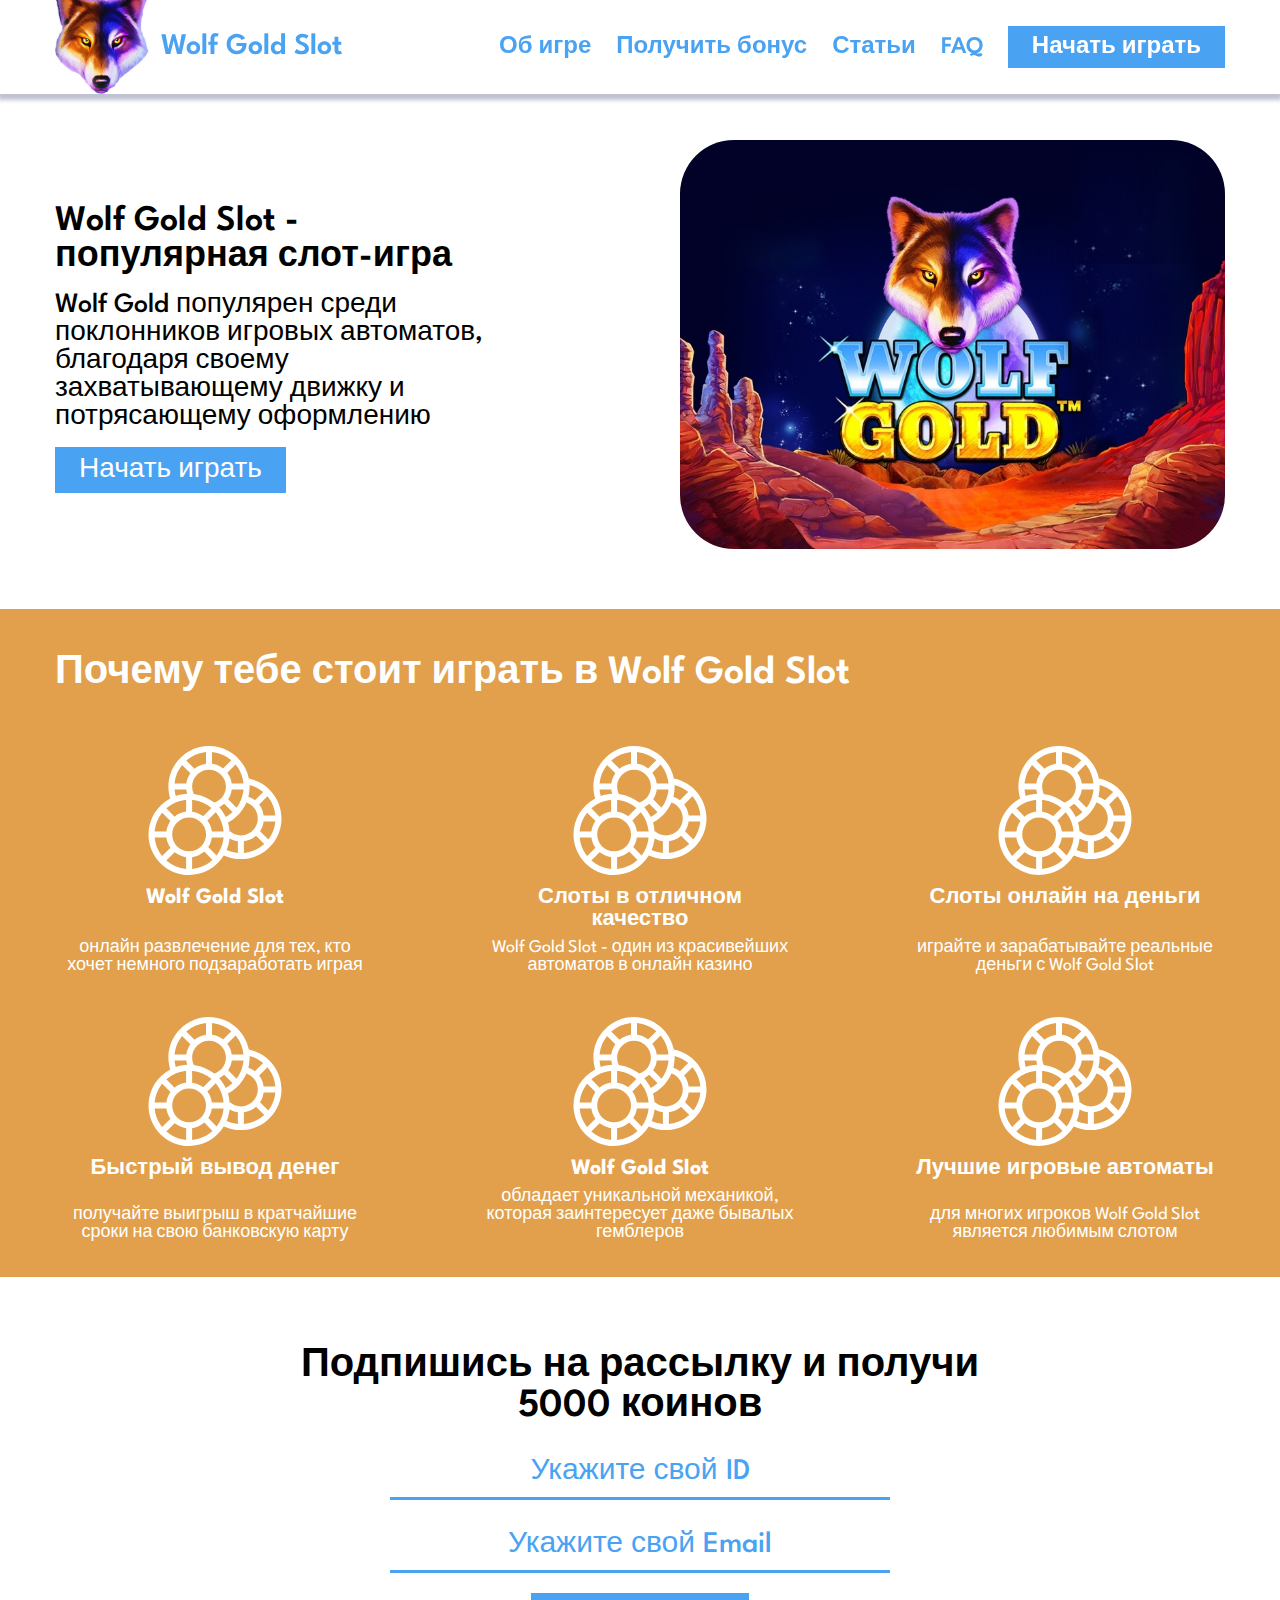
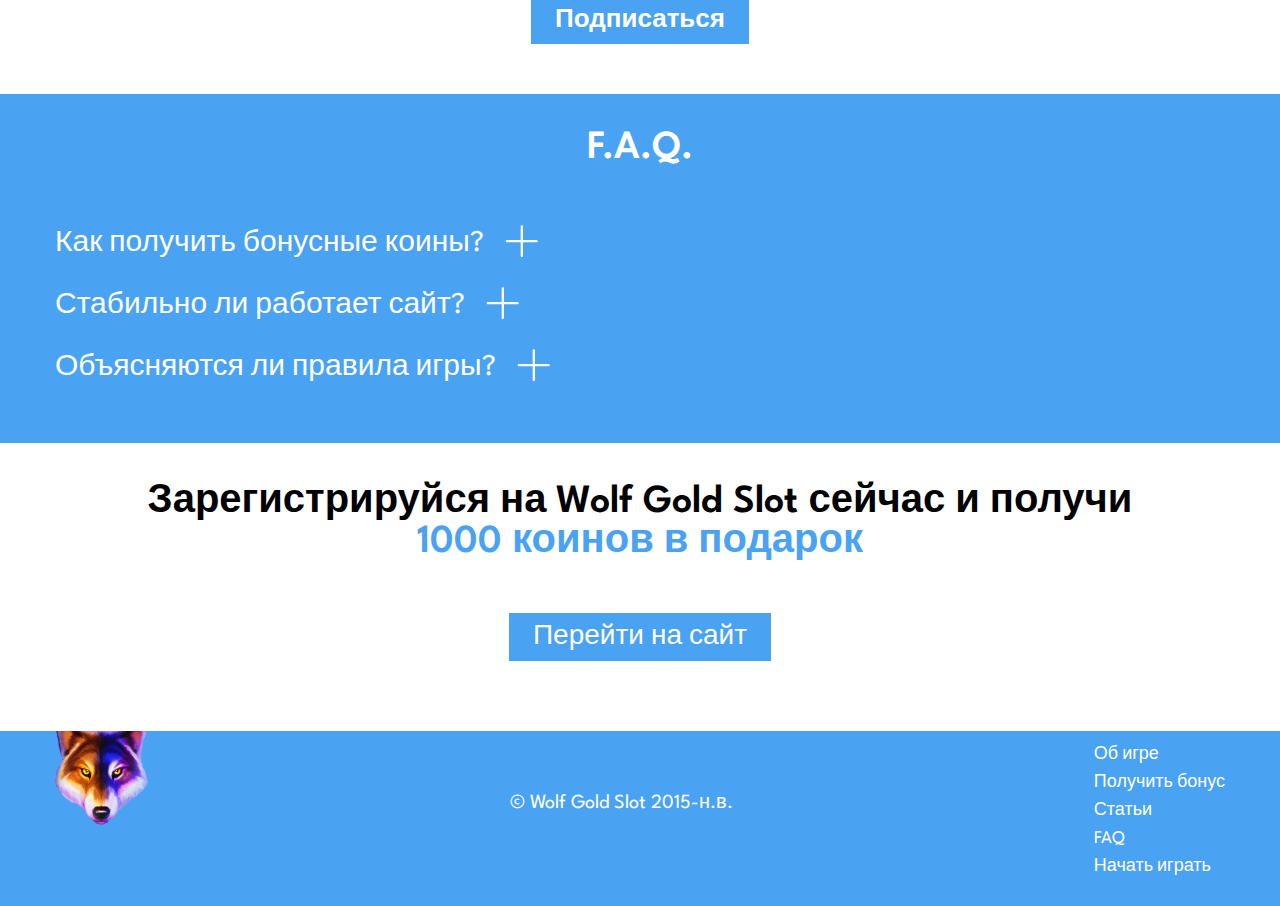
==== commit 307c05b2: "Add files via upload" ====
--- a/index.html
+++ b/index.html
@@ -1,5 +1,5 @@
 <!doctype html>
-<html lang="ry">
+<html lang="ru">
 <head>
     <meta charset="UTF-8">
     <meta name="viewport"
@@ -29,6 +29,7 @@
                 <ul class="nav__list">
                     <li class="nav__list-item"><a href="#" data-goto=".about">Об игре</a></li>
                     <li class="nav__list-item"><a href="#" data-goto=".bonus">Получить бонус</a></li>
+                    <li class="nav__list-item"><a href="blog.html">Статьи</a></li>
                     <li class="nav__list-item"><a href="#" data-goto=".faq">FAQ</a></li>
                     <li class="nav__list-item"><a class="blue-btn" href="#" data-goto=".download">Начать играть</a></li>
                 </ul>
@@ -186,6 +187,7 @@
                 <ul class="footer__nav-list">
                     <li class="footer__nav-list_item"><a href="">Об игре</a></li>
                     <li class="footer__nav-list_item"><a href="">Получить бонус</a></li>
+                    <li class="footer__nav-list_item"><a href="blog.html">Статьи</a></li>
                     <li class="footer__nav-list_item"><a href="">FAQ</a></li>
                     <li class="footer__nav-list_item"><a href="">Начать играть</a></li>
                 </ul>
--- a/styles/style.css
+++ b/styles/style.css
@@ -358,6 +358,61 @@
   font-weight: 600;
 }
 
+.articles {
+  padding-top: 120px;
+}
+.articles__item {
+  display: flex;
+  gap: 30px;
+  align-items: center;
+  padding: 15px 0;
+  border-bottom: 3px solid #49A2F2;
+}
+.articles__item-img {
+  max-width: 40%;
+}
+.articles__item-title {
+  font-size: 38px;
+  font-weight: 700;
+  color: #49A2F2;
+  margin-bottom: 30px;
+  display: block;
+  transition: color 0.3s ease-in-out;
+}
+.articles__item-title:hover {
+  color: #3374a8;
+}
+.articles__item-text {
+  font-size: 18px;
+  line-height: 115%;
+  margin-bottom: 30px;
+}
+.articles__item-btn {
+  font-size: 24px;
+}
+
+.article {
+  padding: 110px 0 30px;
+}
+.article img {
+  margin: 20px auto;
+  display: block;
+}
+.article h1 {
+  color: #49A2F2;
+  font-size: 36px;
+  font-weight: 700;
+  margin-bottom: 30px;
+}
+.article h2 {
+  font-size: 30px;
+  font-weight: 600;
+  margin-bottom: 15px;
+}
+.article p {
+  line-height: 120%;
+}
+
 @media (max-width: 1044.98px) {
   .about__container {
     flex-direction: column;
@@ -369,7 +424,7 @@
     justify-content: center;
   }
 }
-@media (max-width: 924.98px) {
+@media (max-width: 1089.98px) {
   .header__logo img {
     max-height: 66px;
   }
@@ -438,6 +493,11 @@
     height: 100vh;
   }
 }
+@media (max-width: 889.98px) {
+  .articles__item {
+    flex-direction: column-reverse;
+  }
+}
 @media (max-width: 809.98px) {
   .download__container {
     flex-direction: column;
@@ -469,6 +529,13 @@
   input {
     font-size: 26px !important;
   }
+  .footer__container {
+    flex-direction: column;
+    align-items: center;
+  }
+  .footer__container a.footer__logo {
+    margin: 0 auto;
+  }
 }
 
 /*# sourceMappingURL=style.css.map */
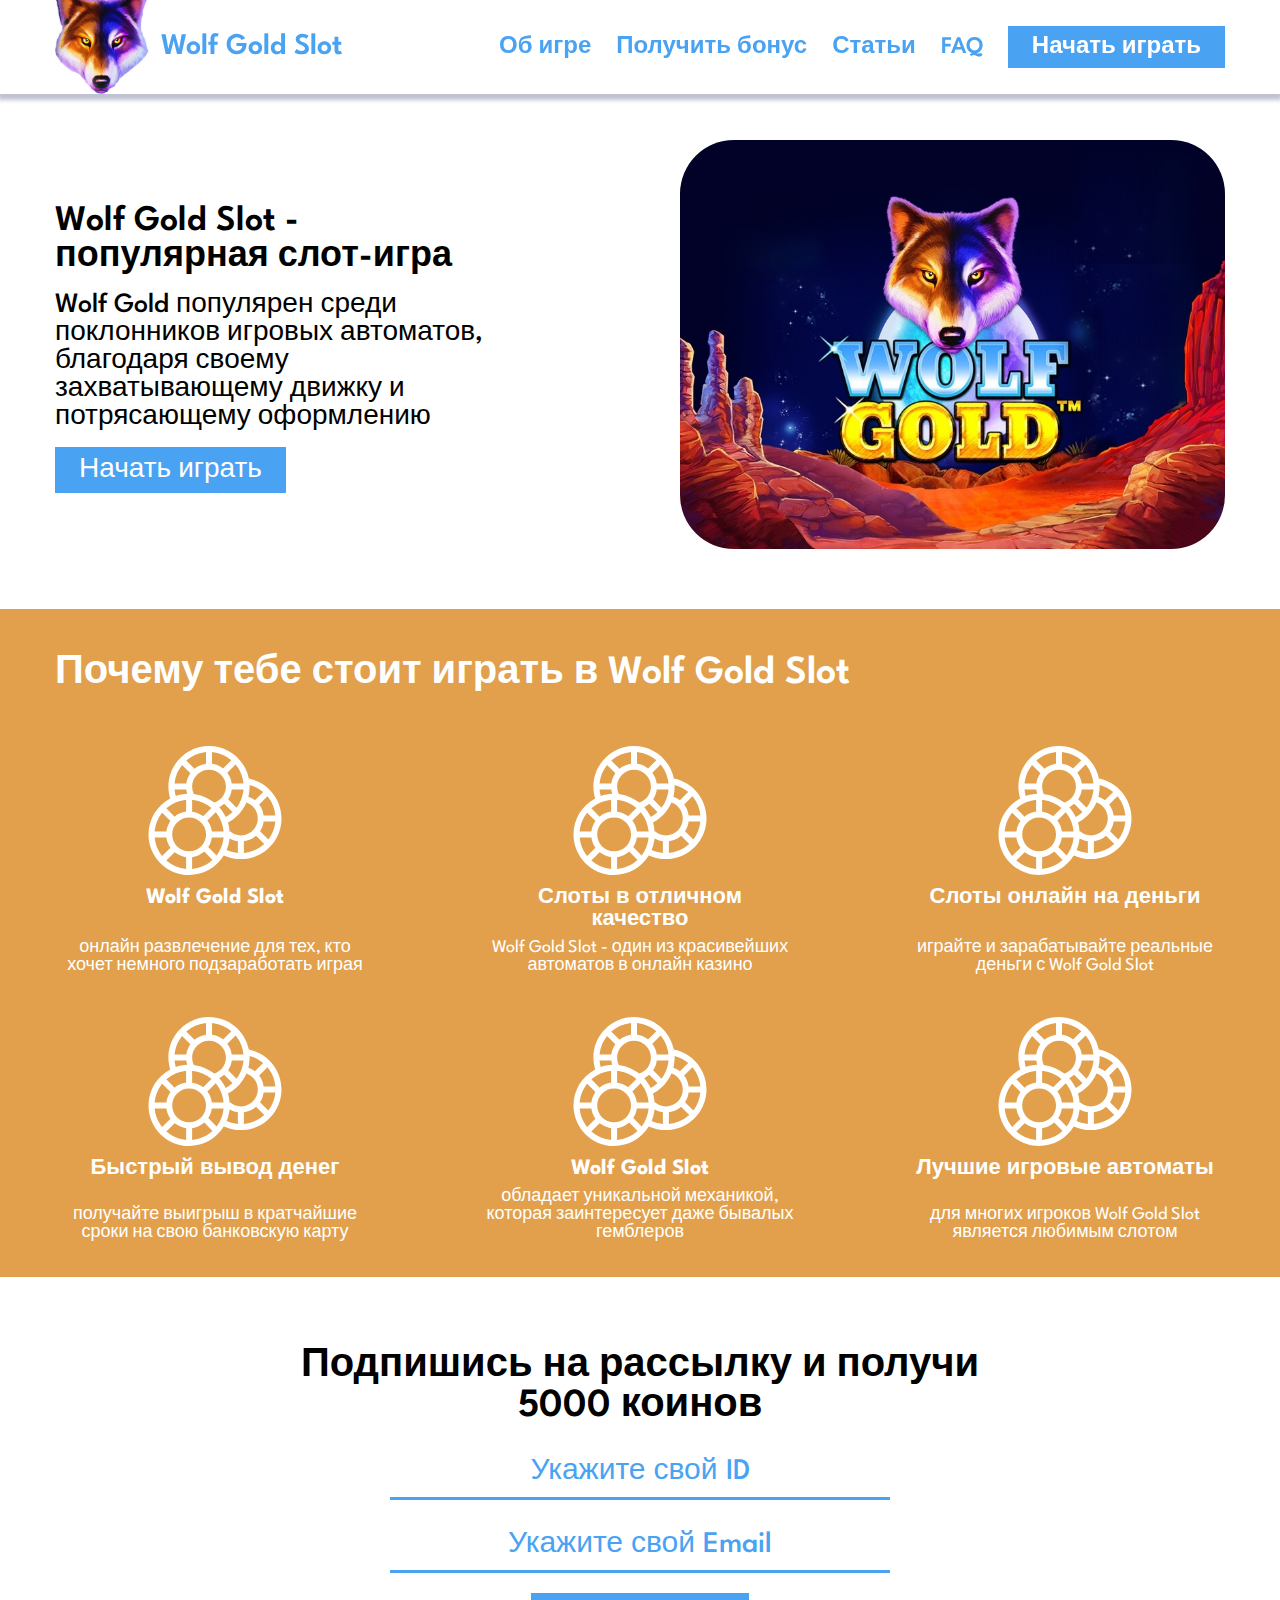
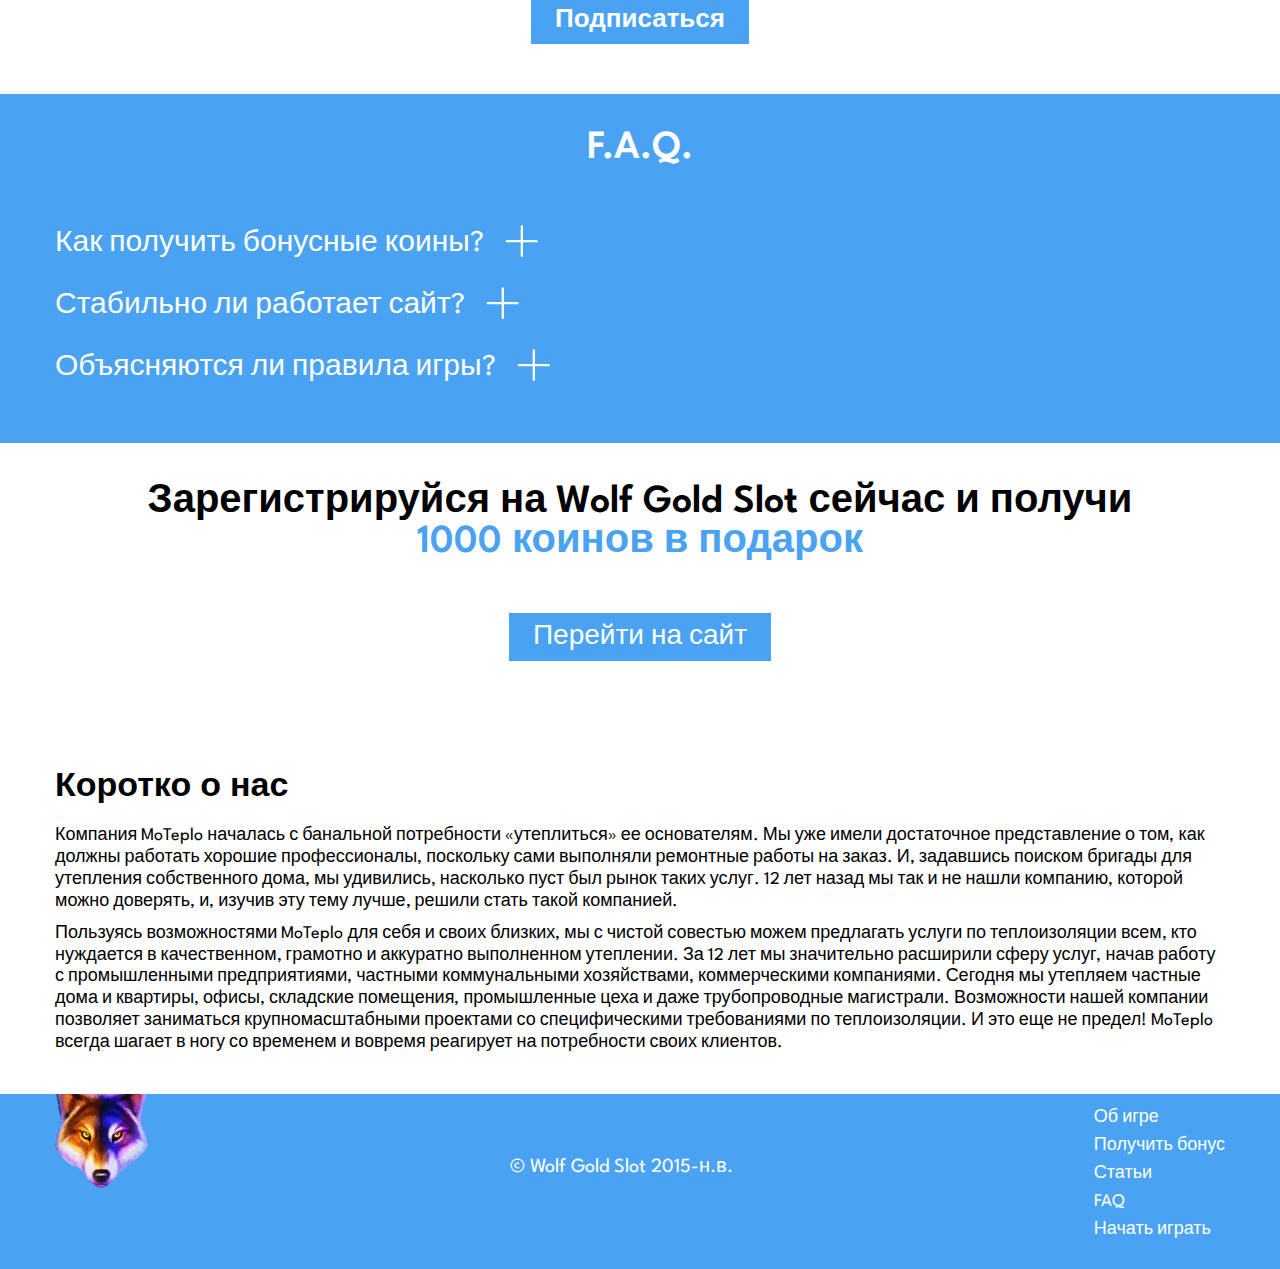
==== commit 54b28aac: "Add files via upload" ====
--- a/index.html
+++ b/index.html
@@ -123,7 +123,8 @@
                             </svg>
                         </h6>
                         <div class="accordion__item-body drop-up-body">
-                            <p>Чтобы получить бонус, вы можете зарегистрироваться на сайте Wolf Gold Slot, а также подписаться на рассылку</p>
+                            <p>Чтобы получить бонус, вы можете зарегистрироваться на сайте Wolf Gold Slot, а также
+                                подписаться на рассылку</p>
                         </div>
                     </li>
                     <li class="faq__program-accordion_item accordion__item">
@@ -143,7 +144,8 @@
                             </svg>
                         </h6>
                         <div class="accordion__item-body drop-up-body">
-                            <p>Да, наши эксперты регулярно проверяют сайт на наличие ошибок и моментально устраняют их, чтобы вы наслаждались игрой!</p>
+                            <p>Да, наши эксперты регулярно проверяют сайт на наличие ошибок и моментально устраняют их,
+                                чтобы вы наслаждались игрой!</p>
                         </div>
                     </li>
                     <li class="about__program-accordion_item accordion__item">
@@ -172,8 +174,28 @@
         </section>
         <section class="download">
             <div class="download__container">
-                <h2 class="download__title">Зарегистрируйся на Wolf Gold Slot сейчас и получи <span>1000 коинов в подарок</span></h2>
+                <h2 class="download__title">Зарегистрируйся на Wolf Gold Slot сейчас и получи <span>1000 коинов в подарок</span>
+                </h2>
                 <a href="" class="download__btn blue-btn">Перейти на сайт</a>
+            </div>
+        </section>
+        <section class="seo">
+            <div class="seo__container">
+                <h2 class="seo__title">Коротко о нас</h2>
+                <p class="seo__text" style="margin-bottom: 10px;">Компания MoTeplo началась с банальной потребности
+                    «утеплиться» ее основателям. Мы уже имели достаточное представление о том, как должны работать
+                    хорошие профессионалы, поскольку сами выполняли ремонтные работы на заказ. И, задавшись поиском
+                    бригады для утепления собственного дома, мы удивились, насколько пуст был рынок таких услуг. 12 лет
+                    назад мы так и не нашли компанию, которой можно доверять, и, изучив эту тему лучше, решили стать
+                    такой компанией.</p>
+                <p class="seo__text">Пользуясь возможностями MoTeplo для себя и своих близких, мы с чистой совестью
+                    можем предлагать услуги по теплоизоляции всем, кто нуждается в качественном, грамотно и аккуратно
+                    выполненном утеплении. За 12 лет мы значительно расширили сферу услуг, начав работу с промышленными
+                    предприятиями, частными коммунальными хозяйствами, коммерческими компаниями. Сегодня мы утепляем
+                    частные дома и квартиры, офисы, складские помещения, промышленные цеха и даже трубопроводные
+                    магистрали. Возможности нашей компании позволяет заниматься крупномасштабными проектами со
+                    специфическими требованиями по теплоизоляции. И это еще не предел! MoTeplo всегда шагает в ногу со
+                    временем и вовремя реагирует на потребности своих клиентов.</p>
             </div>
         </section>
     </main>
--- a/styles/style.css
+++ b/styles/style.css
@@ -413,6 +413,19 @@
   line-height: 120%;
 }
 
+.seo {
+  padding: 40px 0;
+}
+.seo__title {
+  font-size: 34px;
+  font-weight: 700;
+  margin-bottom: 20px;
+}
+.seo__text {
+  font-size: 18px;
+  line-height: 122%;
+}
+
 @media (max-width: 1044.98px) {
   .about__container {
     flex-direction: column;
